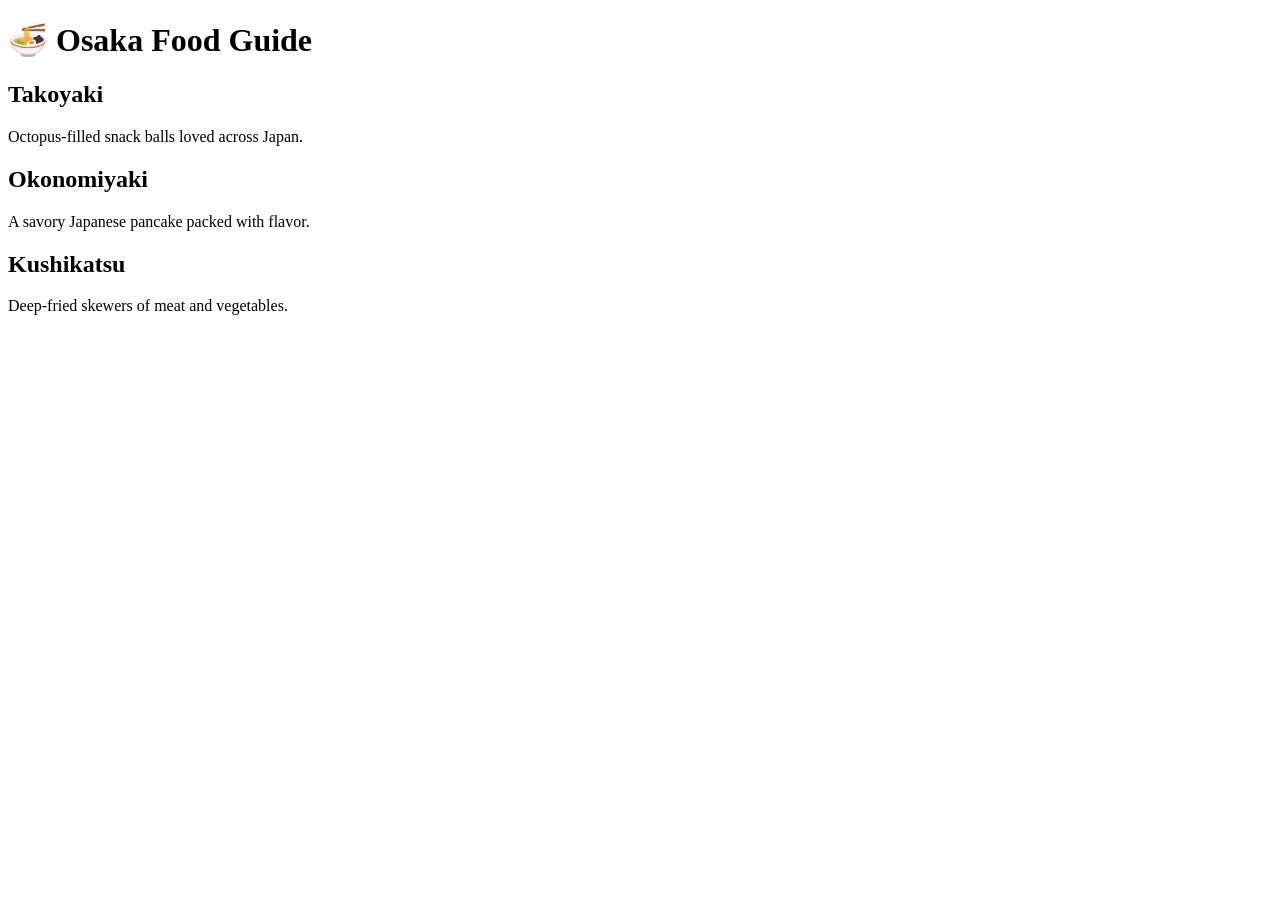
==== osaka.html @ 2d47ea8b "osaka sub page added" ====
<!DOCTYPE html>
<html>
<head>
    <title>Osaka Food Guide</title>
</head>
<body>

    <h1>🍜 Osaka Food Guide</h1>

    <h2>Takoyaki</h2>
    <p>Octopus-filled snack balls loved across Japan.</p>

    <h2>Okonomiyaki</h2>
    <p>A savory Japanese pancake packed with flavor.</p>

    <h2>Kushikatsu</h2>
    <p>Deep-fried skewers of meat and vegetables.</p>

</body>
</html>
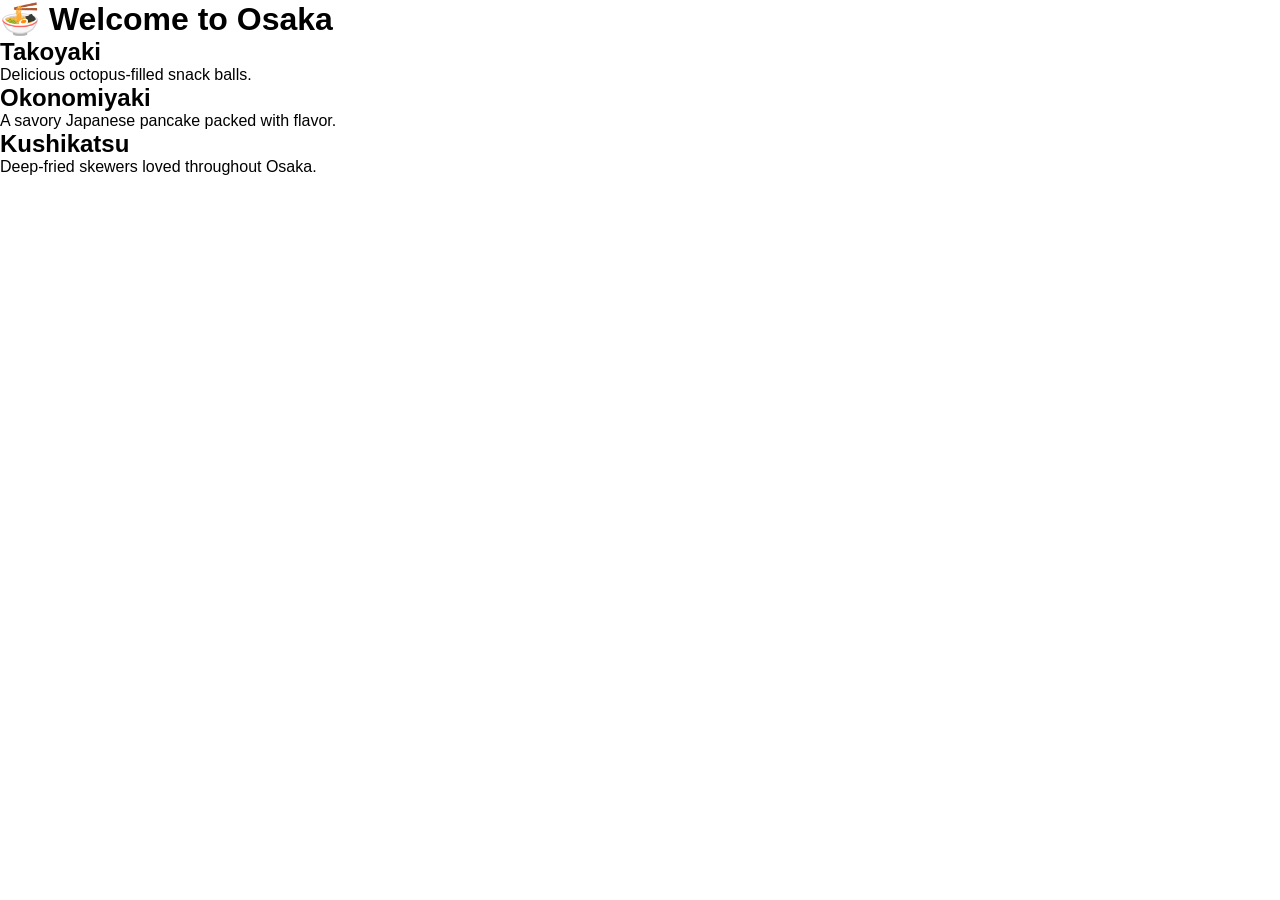
==== commit 0fd8b5e0: "changes to the osaka hero band food page" ====
--- a/osaka.html
+++ b/osaka.html
@@ -1,20 +1,28 @@
 <!DOCTYPE html>
-<html>
+<html lang="en">
+
 <head>
+    <meta charset="UTF-8">
+    <meta name="viewport" content="width=device-width, initial-scale=1.0">
+
     <title>Osaka Food Guide</title>
+
+    <link rel="stylesheet" href="styles.css">
 </head>
+
 <body>
 
-    <h1>🍜 Osaka Food Guide</h1>
+    <h1>🍜 Welcome to Osaka</h1>
 
     <h2>Takoyaki</h2>
-    <p>Octopus-filled snack balls loved across Japan.</p>
+    <p>Delicious octopus-filled snack balls.</p>
 
     <h2>Okonomiyaki</h2>
     <p>A savory Japanese pancake packed with flavor.</p>
 
     <h2>Kushikatsu</h2>
-    <p>Deep-fried skewers of meat and vegetables.</p>
+    <p>Deep-fried skewers loved throughout Osaka.</p>
 
 </body>
+
 </html>
--- a/styles.css
+++ b/styles.css
@@ -0,0 +1,208 @@
+* {
+    margin: 0;
+    padding: 0;
+    box-sizing: border-box;
+}
+
+body {
+    font-family: Arial, sans-serif;
+}
+
+/* Navbar */
+
+nav {
+    display: flex;
+    justify-content: space-between;
+    align-items: center;
+    padding: 20px 50px;
+    background : rgba(0, 0, 0, 0.7);
+    backdrop-filter: blur(10px);
+    color: white;
+}
+
+/* Hero Section */
+
+.hero {
+    height: 100vh;
+    display: flex;
+    flex-direction: column;
+    justify-content: center;
+    align-items: center;
+
+    background:
+        linear-gradient(
+         rgba(0, 0, 0, 0.4),
+         rgba(0, 0, 0, 0.4)
+    
+        ),
+        url("https://images.unsplash.com/photo-1528164344705-47542687000d");
+
+    background-size: cover;
+    background-position: center;
+
+    text-align: center;
+}
+
+.hero h2 {
+    font-size: 3rem;
+    color: white;
+}
+
+.hero p {
+    color: white;
+    margin-top: 10px;
+}
+
+.hero button {
+    margin-top: 20px;
+    padding: 15px 30px;
+    border: none;
+    border-radius: 30px;
+    cursor: pointer;
+    font-size: 1rem;
+    transition: 0.3s;
+}
+
+.hero button:hover {
+    transform: translateY(-3px);
+}
+
+/* Destinations */
+
+.destinations {
+    padding: 80px 10%;
+    text-align: center;
+}
+
+.cards {
+    display: flex;
+    gap: 20px;
+    justify-content: center;
+    margin-top: 40px;
+    flex-wrap: wrap;
+}
+
+.card {
+    width: 250px;
+    padding: 30px;
+    border-radius: 15px;
+    box-shadow: 0 5px 15px rgba(0,0,0,0.1);
+    transition: 0.3s;
+}
+
+.card:hover {
+    transform: translateY(-5px);
+}
+.destinations{
+    padding:80px 10%;
+    text-align:center;
+    background: linear-gradient (to bottom , #f8f9fa ,
+    #dde7f5);
+}
+
+.destinations h2{
+    margin-bottom:40px;
+    font-size:2rem;
+    color:#1d3557;
+}
+
+.cards{
+    display:flex;
+    justify-content:center;
+    gap:30px;
+    flex-wrap:wrap;
+}
+
+.card{
+    background:white;
+    width:280px;
+    padding:30px;
+    border-radius:20px;
+
+    border-top:5px solid #e63946;
+
+
+    box-shadow:0 15px 30px rgba(0,0,0,0.15);
+    transition: all 0.3s ease;
+}
+
+.card:hover{
+    transform:translateY(-10px);
+}
+
+.card h3{
+    margin-bottom:10px;
+}
+.card img{
+    width:100%;
+    height:180px;
+    object-fit:cover;
+
+    border-radius:15px;
+
+    margin-bottom:15px;
+}
+.shinkansen{
+    display:flex;
+    align-items:center;
+    justify-content:center;
+
+    gap:50px;
+
+    padding:100px 10%;
+
+    background:#f8f9fa;
+}
+
+.train-image img{
+    width:500px;
+    border-radius:20px;
+
+    box-shadow:0 15px 30px rgba(0,0,0,0.15);
+}
+
+.train-content{
+    max-width:500px;
+}
+
+.train-content h2{
+    font-size:2.5rem;
+    margin-bottom:20px;
+
+    color:#1d3557;
+}
+
+.train-content p{
+    font-size:1.1rem;
+
+    line-height:1.8;
+
+    margin-bottom:25px;
+}
+
+.train-content button{
+    padding:12px 30px;
+
+    border:none;
+
+    border-radius:30px;
+
+    background:#e63946;
+
+    color:white;
+
+    cursor:pointer;
+}
+.ticket-btn{
+    display:inline-block;
+
+    padding:12px 30px;
+
+    background:#e63946;
+
+    color:white;
+
+    text-decoration:none;
+
+    border-radius:30px;
+}
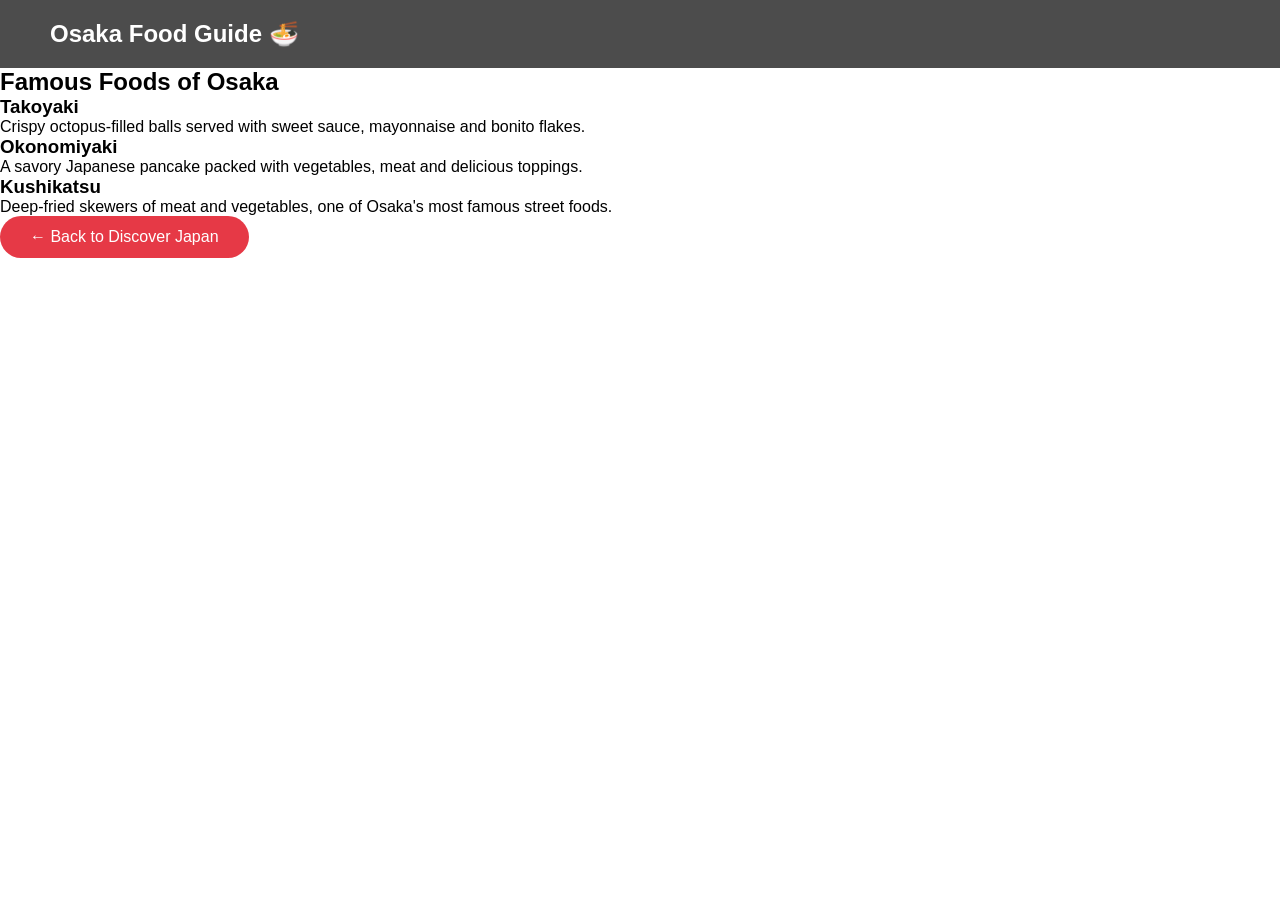
==== commit ba837ca3: "debuged" ====
--- a/osaka.html
+++ b/osaka.html
@@ -4,7 +4,6 @@
 <head>
     <meta charset="UTF-8">
     <meta name="viewport" content="width=device-width, initial-scale=1.0">
-
     <title>Osaka Food Guide</title>
 
     <link rel="stylesheet" href="styles.css">
@@ -12,16 +11,43 @@
 
 <body>
 
-    <h1>🍜 Welcome to Osaka</h1>
+    <nav>
+        <h1>Osaka Food Guide 🍜</h1>
+    </nav>
 
-    <h2>Takoyaki</h2>
-    <p>Delicious octopus-filled snack balls.</p>
+    <section class="food-page">
 
-    <h2>Okonomiyaki</h2>
-    <p>A savory Japanese pancake packed with flavor.</p>
+        <h2>Famous Foods of Osaka</h2>
 
-    <h2>Kushikatsu</h2>
-    <p>Deep-fried skewers loved throughout Osaka.</p>
+        <div class="food-card">
+            <h3>Takoyaki</h3>
+            <p>
+                Crispy octopus-filled balls served with sweet sauce,
+                mayonnaise and bonito flakes.
+            </p>
+        </div>
+
+        <div class="food-card">
+            <h3>Okonomiyaki</h3>
+            <p>
+                A savory Japanese pancake packed with vegetables,
+                meat and delicious toppings.
+            </p>
+        </div>
+
+        <div class="food-card">
+            <h3>Kushikatsu</h3>
+            <p>
+                Deep-fried skewers of meat and vegetables,
+                one of Osaka's most famous street foods.
+            </p>
+        </div>
+
+        <a href="index.html" class="ticket-btn">
+            ← Back to Discover Japan
+        </a>
+
+    </section>
 
 </body>
 
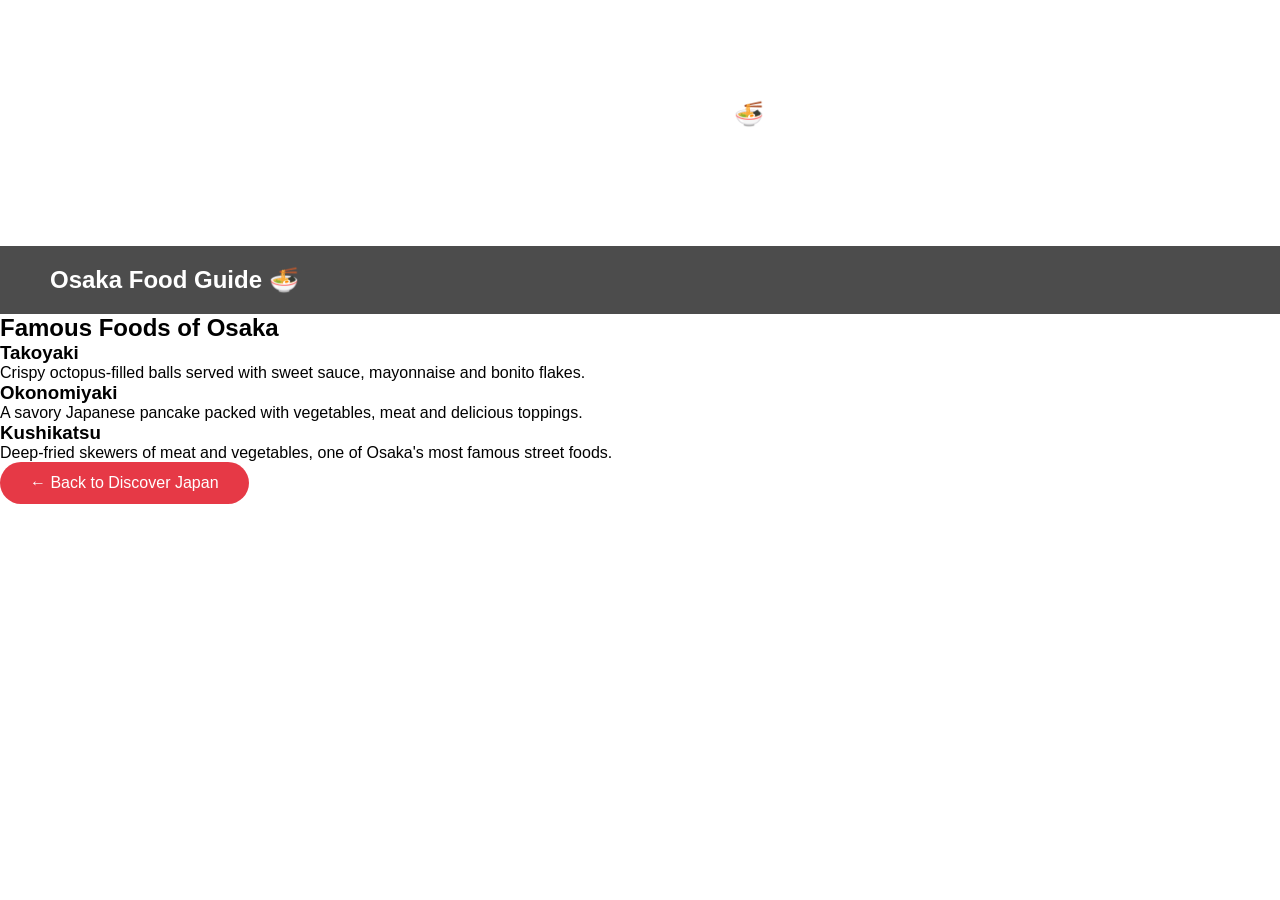
==== commit 940f2744: "osaka building step 1" ====
--- a/osaka.html
+++ b/osaka.html
@@ -10,6 +10,10 @@
 </head>
 
 <body>
+    <section class="osaka-hero">
+    <h1>Osaka Food Guide 🍜</h1>
+    <p>The culinary capital of Japan.</p>
+</section>
 
     <nav>
         <h1>Osaka Food Guide 🍜</h1>
--- a/styles.css
+++ b/styles.css
@@ -205,4 +205,18 @@
     text-decoration:none;
 
     border-radius:30px;
+}
+.card{
+    display:block;
+    text-decoration:none;
+    color:inherit;
+    cursor:pointer;
+}
+.osaka-hero{
+    text-align:center;
+    padding:100px 20px;
+    color:white;
+    background:url("https://images.unsplash.com/photo-1542051841857-5f90071e7989?auto=format&fit=crop&w=1200&q=80");
+    background-size:cover;
+    background-position:center;
 }
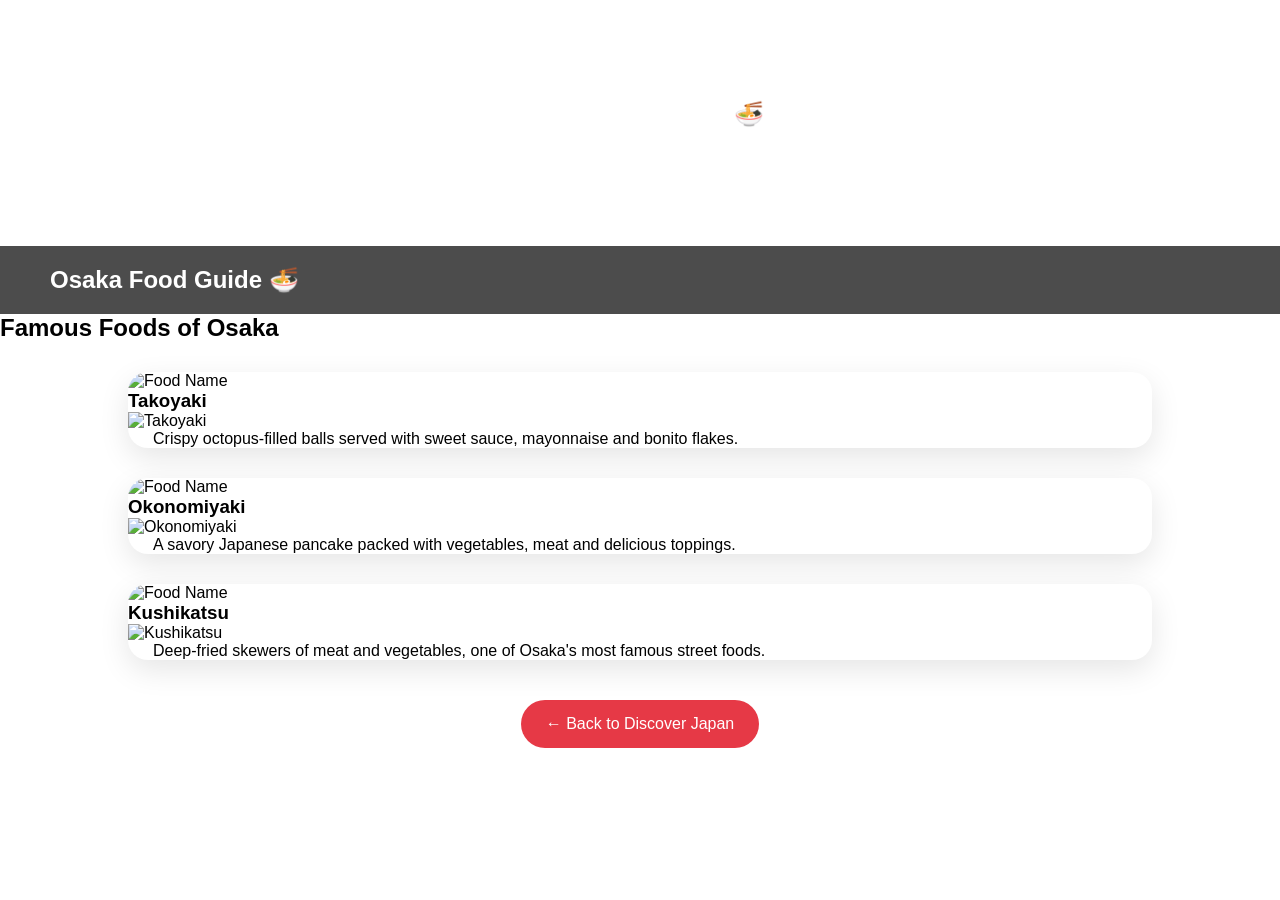
==== commit 3593678f: "hero cards updated" ====
--- a/osaka.html
+++ b/osaka.html
@@ -24,7 +24,9 @@
         <h2>Famous Foods of Osaka</h2>
 
         <div class="food-card">
+            <img src="IMAGE_URL" alt="Food Name">
             <h3>Takoyaki</h3>
+            <img src="https://images.unsplash.com/photo-1617196039897-7f7e6f7a9c32?auto=format&fit=crop&w=800&q=80" alt="Takoyaki">
             <p>
                 Crispy octopus-filled balls served with sweet sauce,
                 mayonnaise and bonito flakes.
@@ -32,7 +34,9 @@
         </div>
 
         <div class="food-card">
+            <img src="IMAGE_URL" alt="Food Name">
             <h3>Okonomiyaki</h3>
+            <img src="https://images.unsplash.com/photo-1553621042-f6e147245754?auto=format&fit=crop&w=800&q=80" alt="Okonomiyaki">
             <p>
                 A savory Japanese pancake packed with vegetables,
                 meat and delicious toppings.
@@ -40,14 +44,16 @@
         </div>
 
         <div class="food-card">
+            <img src="IMAGE_URL" alt="Food Name">
             <h3>Kushikatsu</h3>
+            <img src="https://images.unsplash.com/photo-1517248135467-4c7edcad34c4?auto=format&fit=crop&w=800&q=80" alt="Kushikatsu">
             <p>
                 Deep-fried skewers of meat and vegetables,
                 one of Osaka's most famous street foods.
             </p>
         </div>
 
-        <a href="index.html" class="ticket-btn">
+        <a href="index.html" class="back-btn">
             ← Back to Discover Japan
         </a>
 
--- a/styles.css
+++ b/styles.css
@@ -219,4 +219,38 @@
     background:url("https://images.unsplash.com/photo-1542051841857-5f90071e7989?auto=format&fit=crop&w=1200&q=80");
     background-size:cover;
     background-position:center;
+}
+.food-card{
+    background:white;
+    width:80%;
+    margin:30px auto;
+    border-radius:20px;
+    overflow:hidden;
+    box-shadow:0 10px 30px rgba(0,0,0,0.1);
+    transition:0.3s;
+}
+
+.food-card:hover{
+    transform:translateY(-8px);
+}
+
+.food-card img{
+    width:100%;
+    height:250px;
+    object-fit:cover;
+}
+
+.food-card h2,
+.food-card p{
+    padding:0 25px;
+}
+.back-btn{
+    display:block;
+    width:max-content;
+    margin:40px auto;
+    padding:15px 25px;
+    background:#e63946;
+    color:white;
+    text-decoration:none;
+    border-radius:30px;
 }
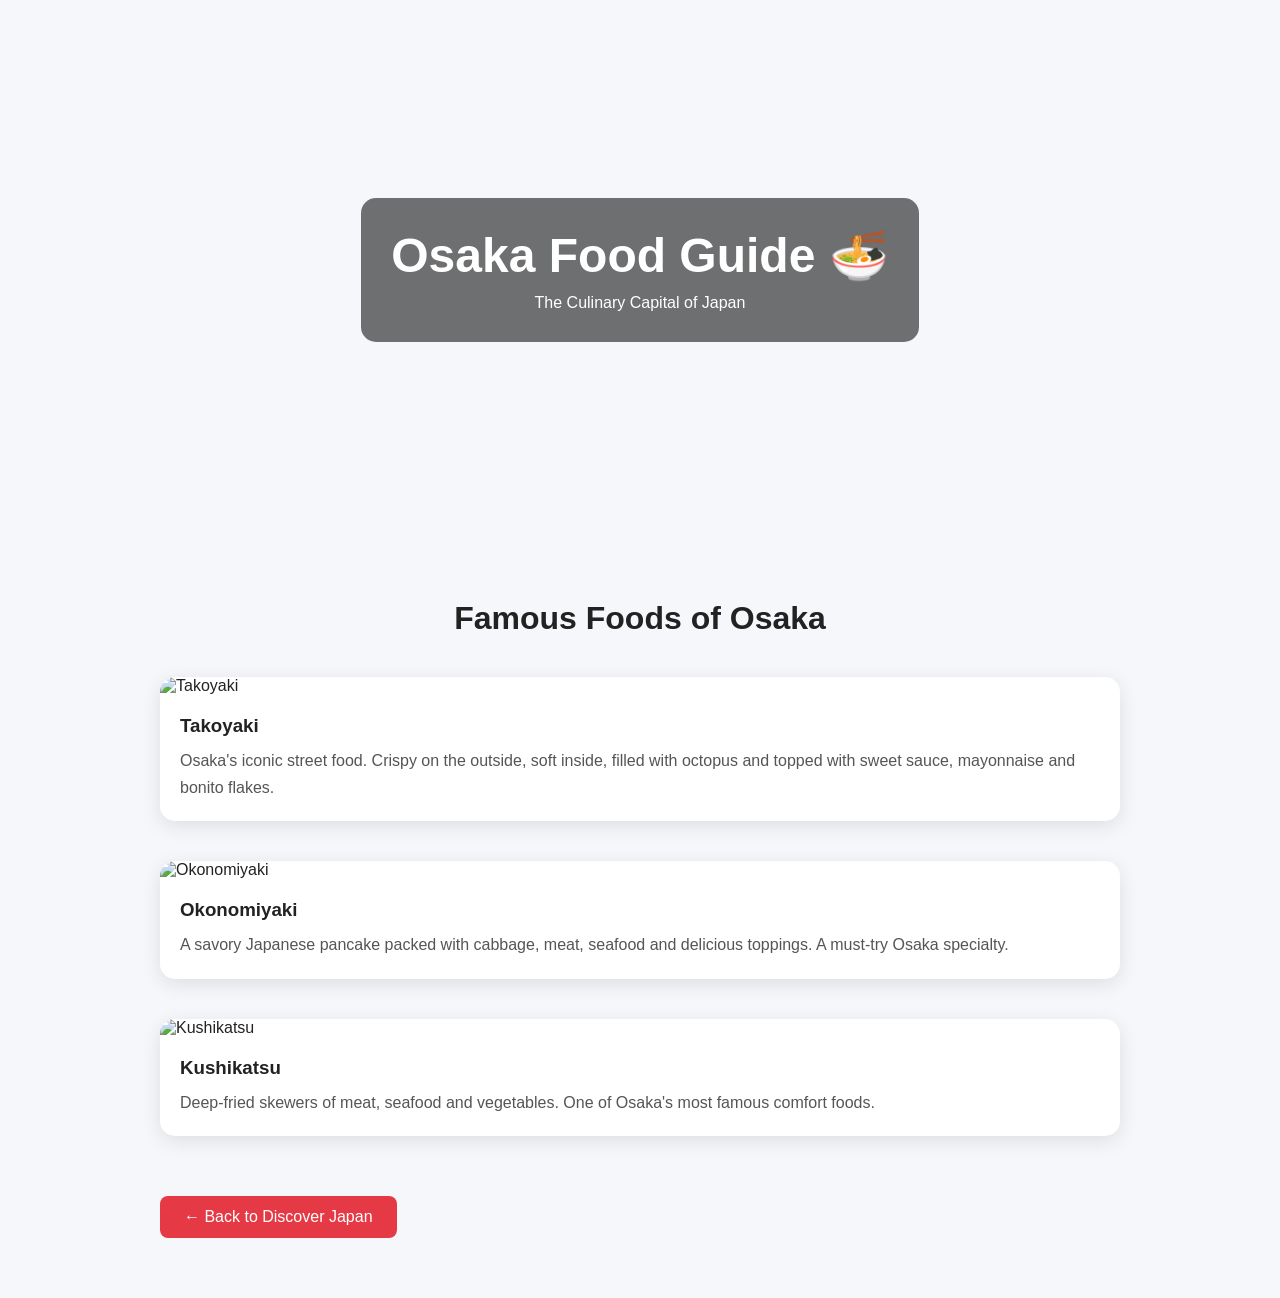
==== commit 45ae3529: "changes to css and html fil;es" ====
--- a/osaka.html
+++ b/osaka.html
@@ -10,46 +10,53 @@
 </head>
 
 <body>
+
     <section class="osaka-hero">
-    <h1>Osaka Food Guide 🍜</h1>
-    <p>The culinary capital of Japan.</p>
-</section>
-
-    <nav>
-        <h1>Osaka Food Guide 🍜</h1>
-    </nav>
+        <div class="hero-overlay">
+            <h1>Osaka Food Guide 🍜</h1>
+            <p>The Culinary Capital of Japan</p>
+        </div>
+    </section>
 
     <section class="food-page">
 
         <h2>Famous Foods of Osaka</h2>
 
         <div class="food-card">
-            <img src="IMAGE_URL" alt="Food Name">
+            <img src="https://images.unsplash.com/photo-1569718212165-3a8278d5f624?auto=format&fit=crop&w=1000&q=80"
+                alt="Takoyaki">
+
             <h3>Takoyaki</h3>
-            <img src="https://images.unsplash.com/photo-1617196039897-7f7e6f7a9c32?auto=format&fit=crop&w=800&q=80" alt="Takoyaki">
+
             <p>
-                Crispy octopus-filled balls served with sweet sauce,
-                mayonnaise and bonito flakes.
+                Osaka's iconic street food. Crispy on the outside,
+                soft inside, filled with octopus and topped with
+                sweet sauce, mayonnaise and bonito flakes.
             </p>
         </div>
 
         <div class="food-card">
-            <img src="IMAGE_URL" alt="Food Name">
+            <img src="https://images.unsplash.com/photo-1515003197210-e0cd71810b5f?auto=format&fit=crop&w=1000&q=80"
+                alt="Okonomiyaki">
+
             <h3>Okonomiyaki</h3>
-            <img src="https://images.unsplash.com/photo-1553621042-f6e147245754?auto=format&fit=crop&w=800&q=80" alt="Okonomiyaki">
+
             <p>
-                A savory Japanese pancake packed with vegetables,
-                meat and delicious toppings.
+                A savory Japanese pancake packed with cabbage,
+                meat, seafood and delicious toppings.
+                A must-try Osaka specialty.
             </p>
         </div>
 
         <div class="food-card">
-            <img src="IMAGE_URL" alt="Food Name">
+            <img src="https://images.unsplash.com/photo-1559339352-11d035aa65de?auto=format&fit=crop&w=1000&q=80"
+                alt="Kushikatsu">
+
             <h3>Kushikatsu</h3>
-            <img src="https://images.unsplash.com/photo-1517248135467-4c7edcad34c4?auto=format&fit=crop&w=800&q=80" alt="Kushikatsu">
+
             <p>
-                Deep-fried skewers of meat and vegetables,
-                one of Osaka's most famous street foods.
+                Deep-fried skewers of meat, seafood and vegetables.
+                One of Osaka's most famous comfort foods.
             </p>
         </div>
 
--- a/styles.css
+++ b/styles.css
@@ -1,3 +1,5 @@
+/* RESET */
+
 * {
     margin: 0;
     padding: 0;
@@ -6,251 +8,241 @@
 
 body {
     font-family: Arial, sans-serif;
-}
-
-/* Navbar */
-
-nav {
-    display: flex;
-    justify-content: space-between;
-    align-items: center;
-    padding: 20px 50px;
-    background : rgba(0, 0, 0, 0.7);
-    backdrop-filter: blur(10px);
-    color: white;
-}
-
-/* Hero Section */
+    background: #f5f7fa;
+    color: #222;
+}
+
+/* HERO SECTION */
 
 .hero {
     height: 100vh;
-    display: flex;
-    flex-direction: column;
-    justify-content: center;
-    align-items: center;
-
-    background:
-        linear-gradient(
-         rgba(0, 0, 0, 0.4),
-         rgba(0, 0, 0, 0.4)
-    
-        ),
-        url("https://images.unsplash.com/photo-1528164344705-47542687000d");
-
+    background-image: url("https://images.unsplash.com/photo-1493976040374-85c8e12f0c0e?auto=format&fit=crop&w=1600&q=80");
     background-size: cover;
     background-position: center;
-
-    text-align: center;
-}
-
-.hero h2 {
-    font-size: 3rem;
-    color: white;
-}
-
-.hero p {
-    color: white;
-    margin-top: 10px;
-}
-
-.hero button {
-    margin-top: 20px;
-    padding: 15px 30px;
-    border: none;
-    border-radius: 30px;
-    cursor: pointer;
-    font-size: 1rem;
-    transition: 0.3s;
-}
-
-.hero button:hover {
-    transform: translateY(-3px);
-}
-
-/* Destinations */
-
-.destinations {
-    padding: 80px 10%;
-    text-align: center;
-}
-
-.cards {
-    display: flex;
-    gap: 20px;
-    justify-content: center;
-    margin-top: 40px;
-    flex-wrap: wrap;
-}
-
-.card {
-    width: 250px;
+    display: flex;
+    justify-content: center;
+    align-items: center;
+}
+
+.hero-content {
+    text-align: center;
+    color: white;
+    background: rgba(0,0,0,0.5);
     padding: 30px;
     border-radius: 15px;
-    box-shadow: 0 5px 15px rgba(0,0,0,0.1);
+}
+
+.hero-content h1 {
+    font-size: 4rem;
+    margin-bottom: 15px;
+}
+
+.hero-content p {
+    font-size: 1.2rem;
+    margin-bottom: 20px;
+}
+
+.hero-btn {
+    display: inline-block;
+    padding: 12px 24px;
+    background: white;
+    color: #222;
+    text-decoration: none;
+    border-radius: 30px;
+    font-weight: bold;
+}
+
+/* DESTINATIONS */
+
+.destinations {
+    padding: 80px 20px;
+    text-align: center;
+}
+
+.destinations h2 {
+    font-size: 2.5rem;
+    margin-bottom: 40px;
+}
+
+.cards {
+    display: flex;
+    justify-content: center;
+    gap: 30px;
+    flex-wrap: wrap;
+}
+
+.card {
+    width: 300px;
+    background: white;
+    border-radius: 20px;
+    overflow: hidden;
+    box-shadow: 0 5px 20px rgba(0,0,0,0.1);
     transition: 0.3s;
 }
 
 .card:hover {
-    transform: translateY(-5px);
-}
-.destinations{
-    padding:80px 10%;
-    text-align:center;
-    background: linear-gradient (to bottom , #f8f9fa ,
-    #dde7f5);
-}
-
-.destinations h2{
-    margin-bottom:40px;
-    font-size:2rem;
-    color:#1d3557;
-}
-
-.cards{
-    display:flex;
-    justify-content:center;
-    gap:30px;
-    flex-wrap:wrap;
-}
-
-.card{
-    background:white;
-    width:280px;
-    padding:30px;
-    border-radius:20px;
-
-    border-top:5px solid #e63946;
-
-
-    box-shadow:0 15px 30px rgba(0,0,0,0.15);
-    transition: all 0.3s ease;
-}
-
-.card:hover{
-    transform:translateY(-10px);
-}
-
-.card h3{
-    margin-bottom:10px;
-}
-.card img{
-    width:100%;
-    height:180px;
-    object-fit:cover;
-
-    border-radius:15px;
-
-    margin-bottom:15px;
-}
-.shinkansen{
-    display:flex;
-    align-items:center;
-    justify-content:center;
-
-    gap:50px;
-
-    padding:100px 10%;
-
-    background:#f8f9fa;
-}
-
-.train-image img{
-    width:500px;
-    border-radius:20px;
-
-    box-shadow:0 15px 30px rgba(0,0,0,0.15);
-}
-
-.train-content{
-    max-width:500px;
-}
-
-.train-content h2{
-    font-size:2.5rem;
-    margin-bottom:20px;
-
-    color:#1d3557;
-}
-
-.train-content p{
-    font-size:1.1rem;
-
-    line-height:1.8;
-
-    margin-bottom:25px;
-}
-
-.train-content button{
-    padding:12px 30px;
-
-    border:none;
-
-    border-radius:30px;
-
-    background:#e63946;
-
-    color:white;
-
-    cursor:pointer;
-}
-.ticket-btn{
-    display:inline-block;
-
-    padding:12px 30px;
-
-    background:#e63946;
-
-    color:white;
-
-    text-decoration:none;
-
-    border-radius:30px;
-}
-.card{
-    display:block;
-    text-decoration:none;
-    color:inherit;
-    cursor:pointer;
-}
-.osaka-hero{
-    text-align:center;
-    padding:100px 20px;
-    color:white;
-    background:url("https://images.unsplash.com/photo-1542051841857-5f90071e7989?auto=format&fit=crop&w=1200&q=80");
-    background-size:cover;
-    background-position:center;
-}
-.food-card{
-    background:white;
-    width:80%;
-    margin:30px auto;
-    border-radius:20px;
-    overflow:hidden;
-    box-shadow:0 10px 30px rgba(0,0,0,0.1);
-    transition:0.3s;
-}
-
-.food-card:hover{
-    transform:translateY(-8px);
-}
-
-.food-card img{
-    width:100%;
-    height:250px;
-    object-fit:cover;
-}
-
-.food-card h2,
-.food-card p{
-    padding:0 25px;
-}
-.back-btn{
-    display:block;
-    width:max-content;
-    margin:40px auto;
-    padding:15px 25px;
-    background:#e63946;
-    color:white;
-    text-decoration:none;
-    border-radius:30px;
+    transform: translateY(-8px);
+}
+
+.card a {
+    text-decoration: none;
+    color: inherit;
+    display: block;
+}
+
+.card img {
+    width: 100%;
+    height: 220px;
+    object-fit: cover;
+}
+
+.card h3 {
+    margin-top: 15px;
+}
+
+.card p {
+    padding: 10px 20px 20px;
+    color: #666;
+}
+
+/* SHINKANSEN */
+
+.shinkansen {
+    display: flex;
+    align-items: center;
+    justify-content: center;
+    gap: 50px;
+    padding: 80px 10%;
+    background: white;
+    flex-wrap: wrap;
+}
+
+.train-image img {
+    width: 500px;
+    max-width: 100%;
+    border-radius: 20px;
+}
+
+.train-content {
+    max-width: 500px;
+}
+
+.train-content h2 {
+    font-size: 2.5rem;
+    margin-bottom: 20px;
+}
+
+.train-content p {
+    line-height: 1.8;
+    color: #555;
+}
+
+.ticket-btn {
+    display: inline-block;
+    margin-top: 20px;
+    padding: 12px 24px;
+    background: #e63946;
+    color: white;
+    text-decoration: none;
+    border-radius: 8px;
+}
+
+.ticket-btn:hover {
+    background: #c1121f;
+}
+
+/* OSAKA PAGE */
+
+.osaka-hero {
+    height: 60vh;
+    background-image: url("https://images.unsplash.com/photo-1542051841857-5f90071e7989?auto=format&fit=crop&w=1600&q=80");
+    background-size: cover;
+    background-position: center;
+    display: flex;
+    justify-content: center;
+    align-items: center;
+}
+
+.hero-overlay {
+    background: rgba(0,0,0,0.55);
+    padding: 30px;
+    border-radius: 15px;
+    text-align: center;
+    color: white;
+}
+
+.hero-overlay h1 {
+    font-size: 3rem;
+    margin-bottom: 10px;
+}
+
+.food-page {
+    max-width: 1000px;
+    margin: auto;
+    padding: 60px 20px;
+}
+
+.food-page h2 {
+    text-align: center;
+    margin-bottom: 40px;
+    font-size: 2rem;
+}
+
+.food-card {
+    background: white;
+    margin-bottom: 40px;
+    border-radius: 15px;
+    overflow: hidden;
+    box-shadow: 0 5px 20px rgba(0,0,0,0.1);
+}
+
+.food-card img {
+    width: 100%;
+    height: 350px;
+    object-fit: cover;
+}
+
+.food-card h3 {
+    padding: 20px 20px 10px;
+}
+
+.food-card p {
+    padding: 0 20px 20px;
+    line-height: 1.7;
+    color: #555;
+}
+
+.back-btn {
+    display: inline-block;
+    margin-top: 20px;
+    padding: 12px 24px;
+    background: #e63946;
+    color: white;
+    text-decoration: none;
+    border-radius: 8px;
+}
+
+.back-btn:hover {
+    background: #c1121f;
+}
+
+/* MOBILE */
+
+@media (max-width: 768px) {
+
+    .hero-content h1 {
+        font-size: 2.5rem;
+    }
+
+    .shinkansen {
+        padding: 50px 20px;
+    }
+
+    .train-content {
+        text-align: center;
+    }
+
+    .card {
+        width: 90%;
+    }
 }
